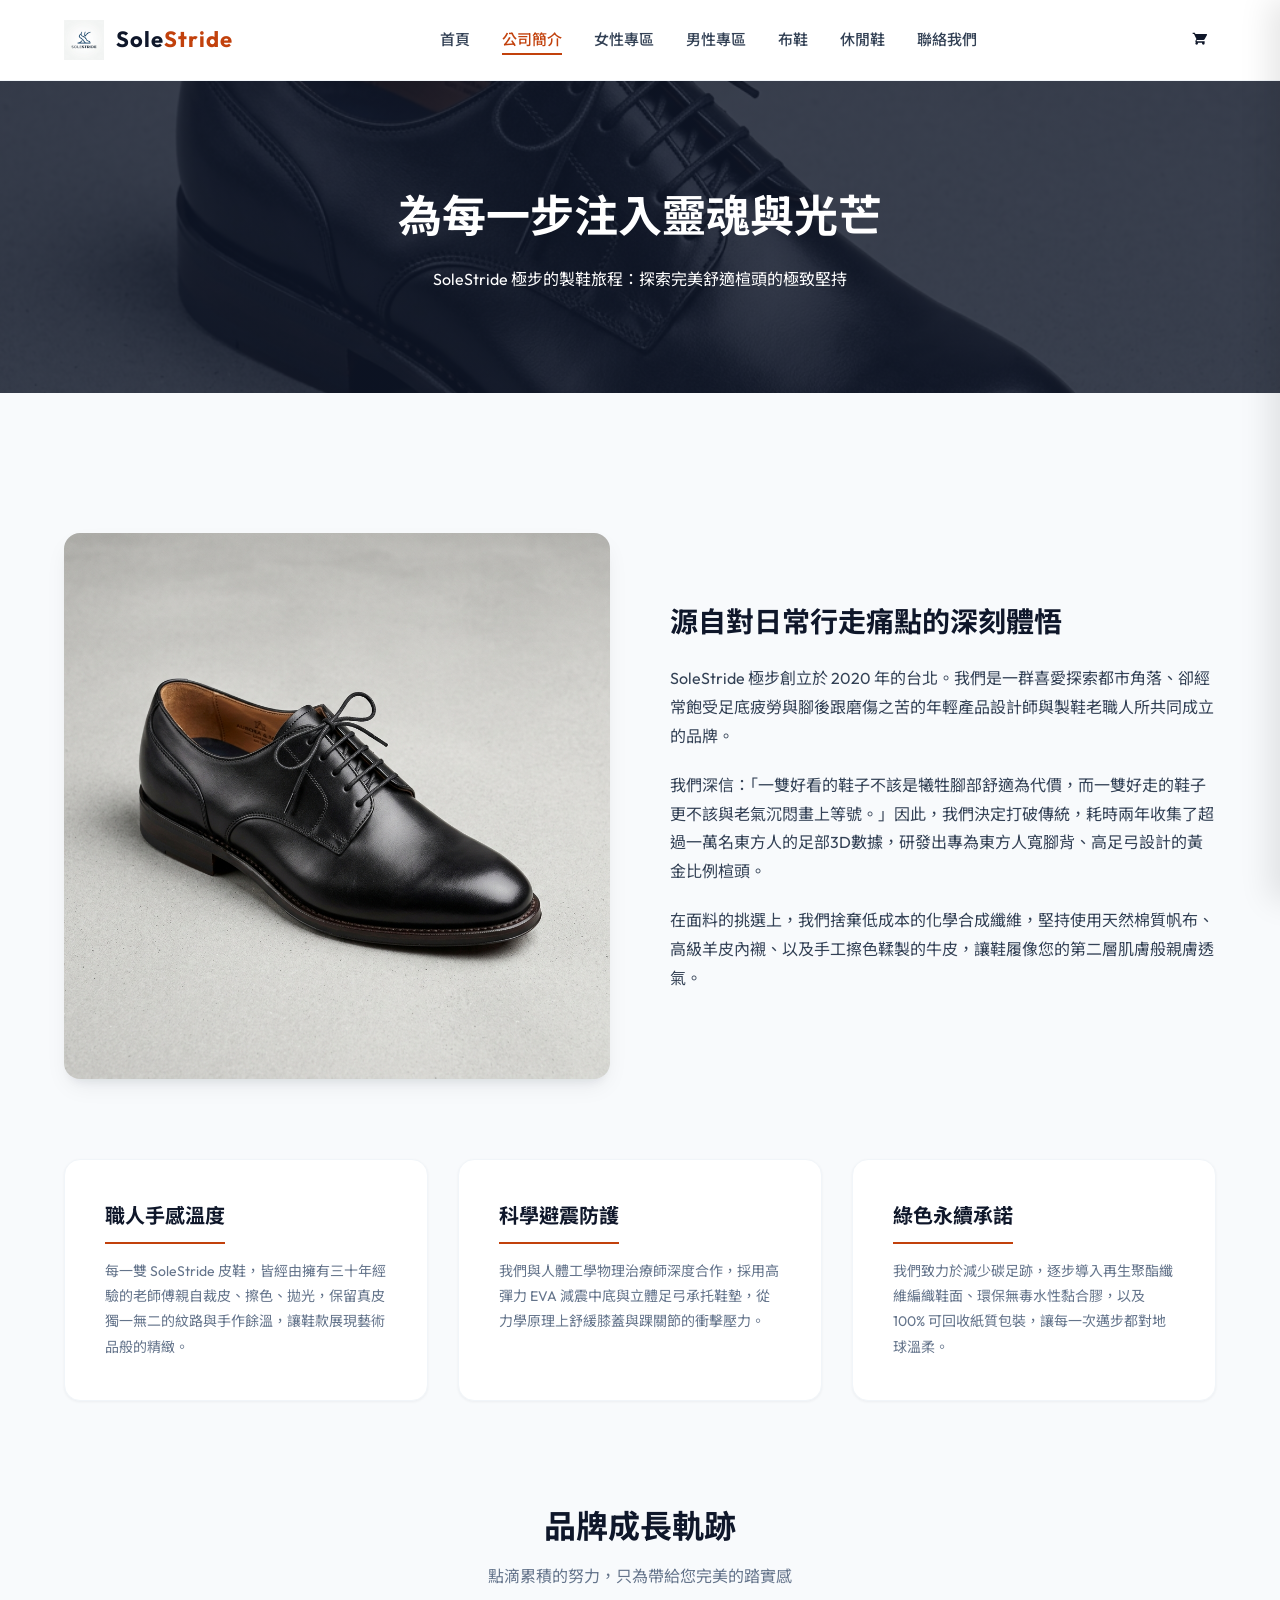
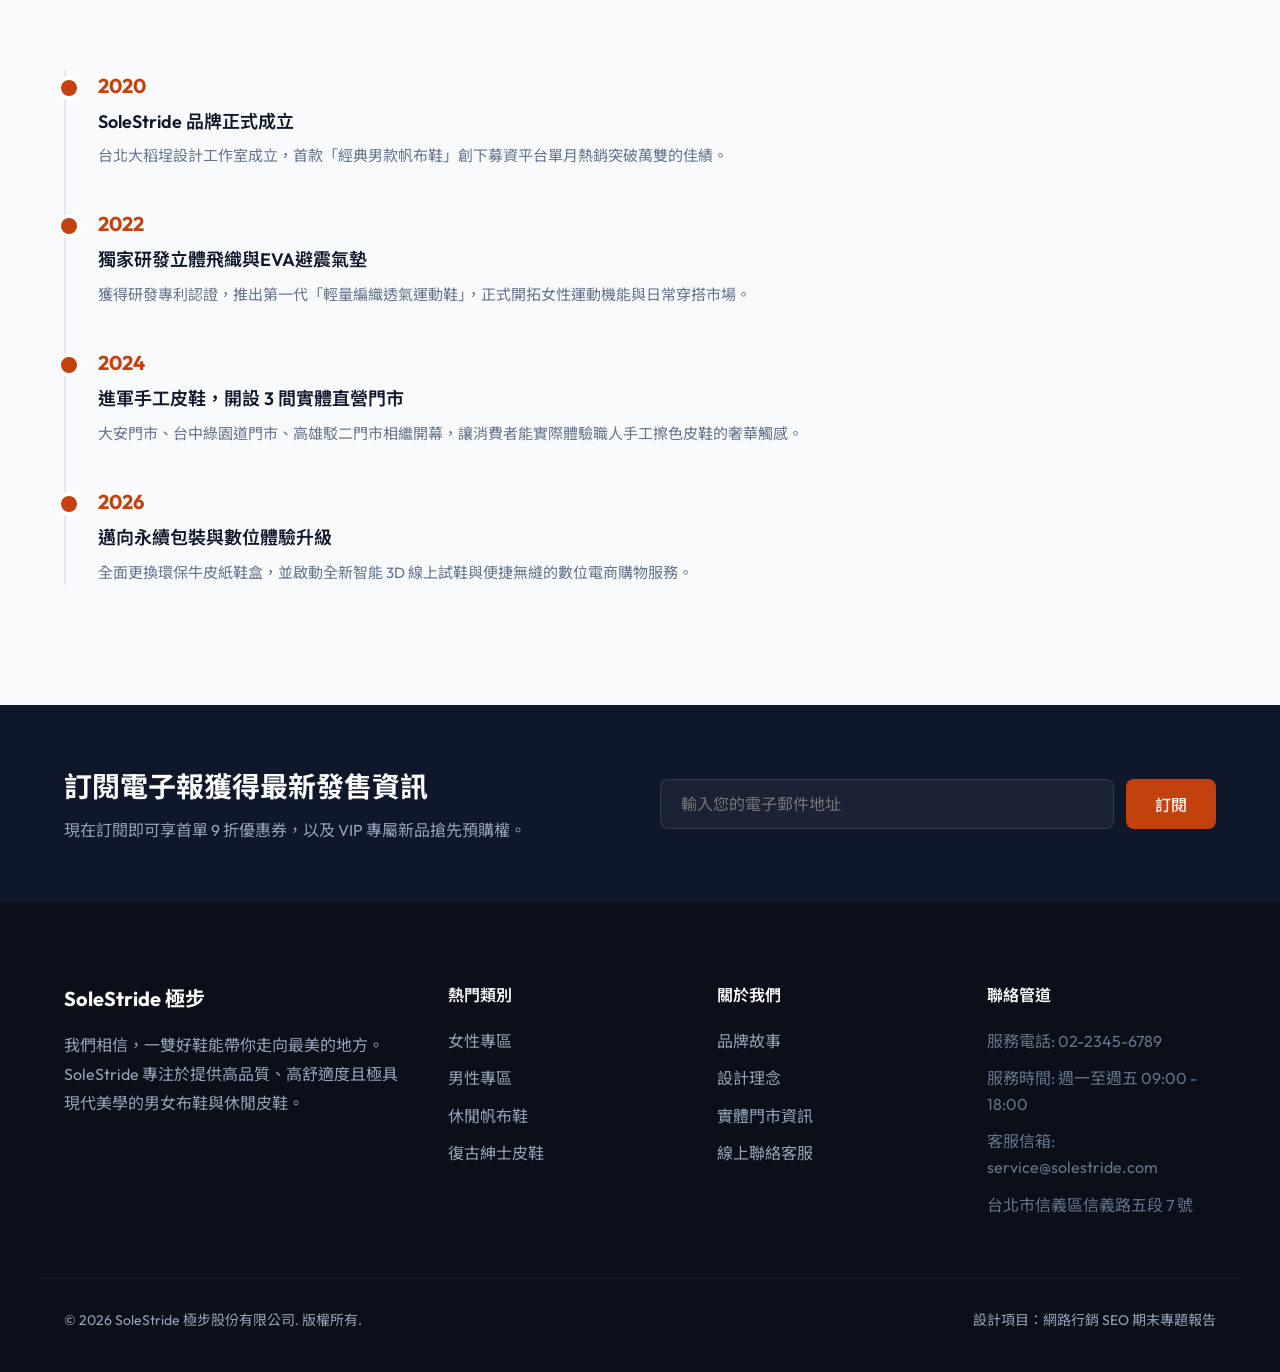
==== about.html @ 8a345bee "Add files via upload" ====
<!DOCTYPE html>
<html lang="zh-Hant">
<head>
  <meta charset="UTF-8">
  <meta name="viewport" content="width=device-width, initial-scale=1.0">
  <title>品牌故事 | SoleStride 極步 - 專注舒適與極簡美學</title>
  <meta name="description" content="了解 SoleStride 極步的品牌創辦故事、職人手工製鞋工藝、科學避震設計理念，以及我們如何將舒適感帶入您的日常穿搭。">
  <link rel="stylesheet" href="css/style.css">
</head>
<body>

  <!-- Navigation Header -->
  <header class="site-header">
    <div class="container header-container">
      <a href="index.html" class="logo-link">
        <img src="images/logo.png" alt="SoleStride Logo" class="logo-img">
        <span class="logo-text">Sole<span>Stride</span></span>
      </a>
      
      <nav>
        <ul class="nav-links">
          <li><a href="index.html">首頁</a></li>
          <li><a href="about.html" class="active">公司簡介</a></li>
          <li><a href="women.html">女性專區</a></li>
          <li><a href="men.html">男性專區</a></li>
          <li><a href="canvas.html">布鞋</a></li>
          <li><a href="casual.html">休閒鞋</a></li>
          <li><a href="contact.html">聯絡我們</a></li>
        </ul>
      </nav>

      <div class="header-actions">
        <button id="cart-toggle" class="cart-icon-btn" aria-label="購物車">
          <svg class="cart-svg" viewBox="0 0 24 24">
            <path fill="currentColor" d="M17 18c-1.11 0-2 .89-2 2a2 2 0 0 0 2 2a2 2 0 0 0 2-2a2 2 0 0 0-2-2M7 18c-1.11 0-2 .89-2 2a2 2 0 0 0 2 2a2 2 0 0 0 2-2a2 2 0 0 0-2-2m0-3h10.13c.75 0 1.41-.41 1.75-1.03l3.58-6.47A1.002 1.002 0 0 0 21.58 6H5.21l-.94-2H1v2h2l3.6 7.59l-1.35 2.45c-.16.28-.25.61-.25.96a2 2 0 0 0 2 2h12v-2H7.42c-.13 0-.25-.11-.25-.25z"/>
          </svg>
          <span class="cart-count">0</span>
        </button>
      </div>
    </div>
  </header>

  <!-- Banner -->
  <section class="about-banner">
    <div class="container">
      <h1>為每一步注入靈魂與光芒</h1>
      <p>SoleStride 極步的製鞋旅程：探索完美舒適楦頭的極致堅持</p>
    </div>
  </section>

  <!-- Content section -->
  <section class="section">
    <div class="container">
      <div class="about-grid">
        <img src="images/men_leather_derby.png" alt="SoleStride Shoe Crafting" class="about-image">
        <div class="about-content">
          <h2>源自對日常行走痛點的深刻體悟</h2>
          <p>SoleStride 極步創立於 2020 年的台北。我們是一群喜愛探索都市角落、卻經常飽受足底疲勞與腳後跟磨傷之苦的年輕產品設計師與製鞋老職人所共同成立的品牌。</p>
          <p>我們深信：「一雙好看的鞋子不該是犧牲腳部舒適為代價，而一雙好走的鞋子更不該與老氣沉悶畫上等號。」因此，我們決定打破傳統，耗時兩年收集了超過一萬名東方人的足部3D數據，研發出專為東方人寬腳背、高足弓設計的黃金比例楦頭。</p>
          <p>在面料的挑選上，我們捨棄低成本的化學合成纖維，堅持使用天然棉質帆布、高級羊皮內襯、以及手工擦色鞣製的牛皮，讓鞋履像您的第二層肌膚般親膚透氣。</p>
        </div>
      </div>

      <!-- Core Pillars -->
      <div style="margin-top: 80px; display: grid; grid-template-columns: repeat(3, 1fr); gap: 30px;">
        <div style="background-color: #ffffff; padding: 40px; border-radius: var(--border-radius-lg); border: 1px solid var(--border-light); box-shadow: var(--shadow-sm);">
          <h3 style="font-size: 20px; color: var(--text-dark); margin-bottom: 15px; border-bottom: 2px solid var(--accent-color); padding-bottom: 10px; display: inline-block;">職人手感溫度</h3>
          <p style="font-size: 14px; color: var(--text-muted); line-height: 1.8;">每一雙 SoleStride 皮鞋，皆經由擁有三十年經驗的老師傅親自裁皮、擦色、拋光，保留真皮獨一無二的紋路與手作餘溫，讓鞋款展現藝術品般的精緻。</p>
        </div>
        <div style="background-color: #ffffff; padding: 40px; border-radius: var(--border-radius-lg); border: 1px solid var(--border-light); box-shadow: var(--shadow-sm);">
          <h3 style="font-size: 20px; color: var(--text-dark); margin-bottom: 15px; border-bottom: 2px solid var(--accent-color); padding-bottom: 10px; display: inline-block;">科學避震防護</h3>
          <p style="font-size: 14px; color: var(--text-muted); line-height: 1.8;">我們與人體工學物理治療師深度合作，採用高彈力 EVA 減震中底與立體足弓承托鞋墊，從力學原理上舒緩膝蓋與踝關節的衝擊壓力。</p>
        </div>
        <div style="background-color: #ffffff; padding: 40px; border-radius: var(--border-radius-lg); border: 1px solid var(--border-light); box-shadow: var(--shadow-sm);">
          <h3 style="font-size: 20px; color: var(--text-dark); margin-bottom: 15px; border-bottom: 2px solid var(--accent-color); padding-bottom: 10px; display: inline-block;">綠色永續承諾</h3>
          <p style="font-size: 14px; color: var(--text-muted); line-height: 1.8;">我們致力於減少碳足跡，逐步導入再生聚酯纖維編織鞋面、環保無毒水性黏合膠，以及 100% 可回收紙質包裝，讓每一次邁步都對地球溫柔。</p>
        </div>
      </div>

      <!-- Timeline -->
      <div class="text-center" style="margin-top: 100px;">
        <h2 class="section-title">品牌成長軌跡</h2>
        <p class="section-subtitle">點滴累積的努力，只為帶給您完美的踏實感</p>
      </div>

      <div class="timeline">
        <div class="timeline-item">
          <div class="timeline-year">2020</div>
          <div class="timeline-title">SoleStride 品牌正式成立</div>
          <div class="timeline-desc">台北大稻埕設計工作室成立，首款「經典男款帆布鞋」創下募資平台單月熱銷突破萬雙的佳績。</div>
        </div>
        <div class="timeline-item">
          <div class="timeline-year">2022</div>
          <div class="timeline-title">獨家研發立體飛織與EVA避震氣墊</div>
          <div class="timeline-desc">獲得研發專利認證，推出第一代「輕量編織透氣運動鞋」，正式開拓女性運動機能與日常穿搭市場。</div>
        </div>
        <div class="timeline-item">
          <div class="timeline-year">2024</div>
          <div class="timeline-title">進軍手工皮鞋，開設 3 間實體直營門市</div>
          <div class="timeline-desc">大安門市、台中綠園道門市、高雄駁二門市相繼開幕，讓消費者能實際體驗職人手工擦色皮鞋的奢華觸感。</div>
        </div>
        <div class="timeline-item">
          <div class="timeline-year">2026</div>
          <div class="timeline-title">邁向永續包裝與數位體驗升級</div>
          <div class="timeline-desc">全面更換環保牛皮紙鞋盒，並啟動全新智能 3D 線上試鞋與便捷無縫的數位電商購物服務。</div>
        </div>
      </div>
    </div>
  </section>

  <!-- Newsletter Signup Section -->
  <section class="newsletter-section">
    <div class="container newsletter-grid">
      <div>
        <h2 class="newsletter-title">訂閱電子報獲得最新發售資訊</h2>
        <p class="newsletter-desc">現在訂閱即可享首單 9 折優惠券，以及 VIP 專屬新品搶先預購權。</p>
      </div>
      <form class="newsletter-form" onsubmit="event.preventDefault(); alert('感謝訂閱！折扣碼已發送至您的信箱。'); this.reset();">
        <input type="email" placeholder="輸入您的電子郵件地址" required>
        <button type="submit" class="btn btn-accent">訂閱</button>
      </form>
    </div>
  </section>

  <!-- Footer -->
  <footer class="site-footer">
    <div class="container footer-grid">
      <div class="footer-brand">
        <h3>SoleStride 極步</h3>
        <p>我們相信，一雙好鞋能帶你走向最美的地方。SoleStride 專注於提供高品質、高舒適度且極具現代美學的男女布鞋與休閒皮鞋。</p>
      </div>
      <div class="footer-links-col">
        <h4>熱門類別</h4>
        <ul>
          <li><a href="women.html">女性專區</a></li>
          <li><a href="men.html">男性專區</a></li>
          <li><a href="canvas.html">休閒帆布鞋</a></li>
          <li><a href="casual.html">復古紳士皮鞋</a></li>
        </ul>
      </div>
      <div class="footer-links-col">
        <h4>關於我們</h4>
        <ul>
          <li><a href="about.html">品牌故事</a></li>
          <li><a href="about.html">設計理念</a></li>
          <li><a href="contact.html">實體門市資訊</a></li>
          <li><a href="contact.html">線上聯絡客服</a></li>
        </ul>
      </div>
      <div class="footer-links-col">
        <h4>聯絡管道</h4>
        <ul style="color: #64748b;">
          <li>服務電話: 02-2345-6789</li>
          <li>服務時間: 週一至週五 09:00 - 18:00</li>
          <li>客服信箱: service@solestride.com</li>
          <li>台北市信義區信義路五段 7 號</li>
        </ul>
      </div>
    </div>
    <div class="container footer-bottom">
      <p>&copy; 2026 SoleStride 極步股份有限公司. 版權所有.</p>
      <p>設計項目：網路行銷 SEO 期末專題報告</p>
    </div>
  </footer>

  <!-- Off-Canvas Shopping Cart Drawer -->
  <div id="cart-overlay" class="cart-overlay"></div>
  <div id="cart-drawer" class="cart-drawer">
    <div class="cart-drawer-header">
      <h2>您的購物車 (<span class="cart-count">0</span>)</h2>
      <button id="cart-close" class="cart-close-btn" aria-label="關閉">&times;</button>
    </div>
    <div id="cart-items-container" class="cart-items-container">
      <!-- Cart items dynamic render -->
    </div>
    <div class="cart-drawer-footer">
      <div class="cart-subtotal-row">
        <span>小計金額</span>
        <span id="cart-total-amount" class="total-amount">NT$ 0</span>
      </div>
      <button id="cart-checkout-btn" class="btn btn-primary">前往結帳</button>
    </div>
  </div>

  <!-- Javascript Modules -->
  <script src="js/products.js"></script>
  <script src="js/main.js"></script>
</body>
</html>
---- css/style.css ----
@import url('https://fonts.googleapis.com/css2?family=Outfit:wght@300;400;500;600;700&family=Noto+Sans+TC:wght@300;400;500;700&display=swap');

/* ==========================================================================
   CSS Design Tokens (Variables)
   ========================================================================== */
:root {
  --primary-color: #0f172a;        /* Deep Slate / Charcoal */
  --primary-light: #1e293b;
  --accent-color: #c2410c;         /* Rich Warm Gold / Amber Orange */
  --accent-light: #ea580c;
  --accent-bg: #fff7ed;
  
  --bg-color: #ffffff;
  --bg-soft: #f8fafc;
  --bg-card: #ffffff;
  
  --text-dark: #0f172a;
  --text-main: #334155;
  --text-muted: #64748b;
  --text-light: #94a3b8;
  
  --border-color: #e2e8f0;
  --border-light: #f1f5f9;
  
  --shadow-sm: 0 1px 3px rgba(15, 23, 42, 0.05);
  --shadow-md: 0 4px 6px -1px rgba(15, 23, 42, 0.05), 0 2px 4px -2px rgba(15, 23, 42, 0.05);
  --shadow-lg: 0 10px 25px -5px rgba(15, 23, 42, 0.08), 0 8px 10px -6px rgba(15, 23, 42, 0.08);
  --shadow-xl: 0 20px 25px -5px rgba(0, 0, 0, 0.1), 0 10px 10px -5px rgba(0, 0, 0, 0.04);
  
  --font-family: 'Outfit', 'Noto Sans TC', -apple-system, BlinkMacSystemFont, "Segoe UI", Roboto, sans-serif;
  --transition-fast: 0.2s cubic-bezier(0.16, 1, 0.3, 1);
  --transition-normal: 0.3s cubic-bezier(0.16, 1, 0.3, 1);
  --transition-slow: 0.5s cubic-bezier(0.16, 1, 0.3, 1);
  --border-radius: 8px;
  --border-radius-lg: 16px;
}

/* ==========================================================================
   CSS Reset & Global Settings
   ========================================================================== */
* {
  margin: 0;
  padding: 0;
  box-sizing: border-box;
}

html {
  scroll-behavior: smooth;
  -webkit-font-smoothing: antialiased;
}

body {
  font-family: var(--font-family);
  background-color: var(--bg-soft);
  color: var(--text-main);
  line-height: 1.6;
  overflow-x: hidden;
}

a {
  color: inherit;
  text-decoration: none;
  transition: color var(--transition-fast);
}

img {
  max-width: 100%;
  height: auto;
  display: block;
}

button, input, select, textarea {
  font-family: inherit;
  font-size: inherit;
  color: inherit;
}

/* Hide default cursor on desktop to allow custom cursor */
@media (min-width: 769px) {
  html, body, a, button, select, input, textarea, .product-card, .btn, .cart-icon {
    cursor: none !important;
  }
}

/* ==========================================================================
   Custom Cursor Styling
   ========================================================================== */
.custom-cursor-dot {
  width: 8px;
  height: 8px;
  background-color: var(--accent-color);
  border-radius: 50%;
  position: fixed;
  top: 0;
  left: 0;
  pointer-events: none;
  z-index: 10000;
  transform: translate3d(-50%, -50%, 0);
  transition: transform 0.1s ease, background-color var(--transition-fast), opacity var(--transition-fast);
  opacity: 0;
}

.custom-cursor-outline {
  width: 32px;
  height: 32px;
  border: 1.5px solid var(--accent-color);
  border-radius: 50%;
  position: fixed;
  top: 0;
  left: 0;
  pointer-events: none;
  z-index: 9999;
  transform: translate3d(-50%, -50%, 0);
  transition: width 0.3s, height 0.3s, background-color 0.3s, border-color 0.3s, opacity var(--transition-fast);
  opacity: 0;
}

/* Hover State of custom cursor */
.custom-cursor-dot.cursor-hover {
  transform: scale(0.5) translate3d(-50%, -50%, 0);
  background-color: #ffffff;
  mix-blend-mode: difference;
}

.custom-cursor-outline.cursor-hover {
  width: 50px;
  height: 50px;
  border-color: var(--accent-color);
  background-color: rgba(194, 65, 12, 0.1);
}

/* ==========================================================================
   Utility Classes & Buttons
   ========================================================================== */
.container {
  max-width: 1200px;
  margin: 0 auto;
  padding: 0 24px;
}

.section {
  padding: 80px 0;
}

.text-center { text-align: center; }

.btn {
  display: inline-flex;
  align-items: center;
  justify-content: center;
  gap: 8px;
  padding: 12px 28px;
  border-radius: var(--border-radius);
  font-weight: 500;
  transition: all var(--transition-normal);
  border: 1px solid transparent;
  white-space: nowrap;
}

.btn-primary {
  background-color: var(--primary-color);
  color: #ffffff;
}

.btn-primary:hover {
  background-color: var(--accent-color);
  transform: translateY(-2px);
  box-shadow: 0 4px 12px rgba(194, 65, 12, 0.25);
}

.btn-outline {
  background-color: transparent;
  border-color: var(--primary-color);
  color: var(--primary-color);
}

.btn-outline:hover {
  background-color: var(--primary-color);
  color: #ffffff;
  transform: translateY(-2px);
}

.btn-accent {
  background-color: var(--accent-color);
  color: #ffffff;
}

.btn-accent:hover {
  background-color: var(--accent-light);
  transform: translateY(-2px);
  box-shadow: 0 4px 12px rgba(194, 65, 12, 0.25);
}

.section-title {
  font-size: 32px;
  font-weight: 700;
  color: var(--text-dark);
  margin-bottom: 12px;
  position: relative;
}

.section-subtitle {
  font-size: 16px;
  color: var(--text-muted);
  margin-bottom: 48px;
}

/* ==========================================================================
   Header & Navigation
   ========================================================================== */
.site-header {
  position: sticky;
  top: 0;
  background-color: rgba(255, 255, 255, 0.9);
  backdrop-filter: blur(12px);
  border-bottom: 1px solid var(--border-light);
  z-index: 1000;
  transition: background-color var(--transition-normal), box-shadow var(--transition-normal);
}

.site-header.scrolled {
  background-color: #ffffff;
  box-shadow: var(--shadow-md);
}

.header-container {
  display: flex;
  align-items: center;
  justify-content: space-between;
  height: 80px;
}

.logo-link {
  display: flex;
  align-items: center;
  gap: 12px;
}

.logo-img {
  height: 40px;
  width: auto;
}

.logo-text {
  font-size: 22px;
  font-weight: 700;
  letter-spacing: 1px;
  color: var(--primary-color);
  font-family: 'Outfit', sans-serif;
}

.logo-text span {
  color: var(--accent-color);
}

.nav-links {
  display: flex;
  list-style: none;
  gap: 32px;
}

.nav-links a {
  font-size: 15px;
  font-weight: 500;
  color: var(--text-main);
  position: relative;
  padding: 6px 0;
}

.nav-links a::after {
  content: "";
  position: absolute;
  bottom: 0;
  left: 0;
  width: 0;
  height: 2px;
  background-color: var(--accent-color);
  transition: width var(--transition-normal);
}

.nav-links a:hover::after,
.nav-links a.active::after {
  width: 100%;
}

.nav-links a:hover,
.nav-links a.active {
  color: var(--accent-color);
}

.header-actions {
  display: flex;
  align-items: center;
  gap: 20px;
}

.cart-icon-btn {
  background: none;
  border: none;
  position: relative;
  padding: 8px;
  color: var(--primary-color);
  transition: color var(--transition-fast);
}

.cart-icon-btn:hover {
  color: var(--accent-color);
}

.cart-svg {
  width: 24px;
  height: 24px;
}

.cart-count {
  position: absolute;
  top: 0;
  right: 0;
  background-color: var(--accent-color);
  color: #ffffff;
  font-size: 11px;
  font-weight: 700;
  width: 18px;
  height: 18px;
  border-radius: 50%;
  display: flex;
  align-items: center;
  justify-content: center;
  transform: translate(25%, -25%);
}

/* ==========================================================================
   Hero Banner Section (Home Page)
   ========================================================================== */
.hero-section {
  position: relative;
  height: calc(100vh - 80px);
  min-height: 550px;
  background: linear-gradient(135deg, #f1f5f9 0%, #cbd5e1 100%);
  display: flex;
  align-items: center;
  overflow: hidden;
}

.hero-grid {
  display: grid;
  grid-template-columns: 1.2fr 0.8fr;
  align-items: center;
  gap: 48px;
  width: 100%;
}

.hero-content {
  opacity: 0;
  transform: translateY(30px);
  animation: fadeInUp 0.8s forwards cubic-bezier(0.16, 1, 0.3, 1) 0.2s;
}

.hero-tag {
  display: inline-block;
  background-color: rgba(194, 65, 12, 0.1);
  color: var(--accent-color);
  font-size: 14px;
  font-weight: 600;
  padding: 6px 16px;
  border-radius: 50px;
  margin-bottom: 20px;
  text-transform: uppercase;
}

.hero-title {
  font-size: 56px;
  font-weight: 700;
  line-height: 1.15;
  color: var(--primary-color);
  margin-bottom: 20px;
}

.hero-title span {
  color: var(--accent-color);
  position: relative;
}

.hero-description {
  font-size: 18px;
  color: var(--text-main);
  margin-bottom: 36px;
  max-width: 540px;
}

.hero-cta {
  display: flex;
  gap: 16px;
}

.hero-image-wrapper {
  position: relative;
  display: flex;
  justify-content: center;
  align-items: center;
  opacity: 0;
  transform: scale(0.9);
  animation: scaleIn 1s forwards cubic-bezier(0.16, 1, 0.3, 1) 0.4s;
}

.hero-bg-circle {
  position: absolute;
  width: 380px;
  height: 380px;
  background: radial-gradient(circle, rgba(194, 65, 12, 0.15) 0%, rgba(255,255,255,0) 70%);
  border-radius: 50%;
  z-index: 1;
}

.hero-shoe-img {
  width: 100%;
  max-width: 450px;
  z-index: 2;
  filter: drop-shadow(0 20px 30px rgba(15, 23, 42, 0.15));
  animation: floatShoe 6s ease-in-out infinite;
}

@keyframes fadeInUp {
  to {
    opacity: 1;
    transform: translateY(0);
  }
}

@keyframes scaleIn {
  to {
    opacity: 1;
    transform: scale(1);
  }
}

@keyframes floatShoe {
  0%, 100% { transform: translateY(0) rotate(-5deg); }
  50% { transform: translateY(-15px) rotate(-1deg); }
}

/* ==========================================================================
   Category Showcase Grid (Home Page)
   ========================================================================== */
.categories-grid {
  display: grid;
  grid-template-columns: repeat(4, 1fr);
  gap: 24px;
}

.category-card {
  position: relative;
  height: 320px;
  border-radius: var(--border-radius-lg);
  overflow: hidden;
  box-shadow: var(--shadow-md);
  transition: transform var(--transition-normal), box-shadow var(--transition-normal);
}

.category-card:hover {
  transform: translateY(-8px);
  box-shadow: var(--shadow-lg);
}

.category-bg-img {
  width: 100%;
  height: 100%;
  object-fit: cover;
  transition: transform var(--transition-slow);
}

.category-card:hover .category-bg-img {
  transform: scale(1.1);
}

.category-overlay {
  position: absolute;
  top: 0;
  left: 0;
  width: 100%;
  height: 100%;
  background: linear-gradient(to top, rgba(15, 23, 42, 0.9) 0%, rgba(15, 23, 42, 0.2) 70%);
  display: flex;
  flex-direction: column;
  justify-content: flex-end;
  padding: 24px;
  color: #ffffff;
}

.category-card-title {
  font-size: 22px;
  font-weight: 700;
  margin-bottom: 6px;
}

.category-card-desc {
  font-size: 14px;
  color: var(--text-light);
  margin-bottom: 16px;
}

.category-card-btn {
  font-size: 14px;
  font-weight: 600;
  color: var(--accent-color);
  display: flex;
  align-items: center;
  gap: 4px;
}

/* ==========================================================================
   Product Grid & Filter Headers
   ========================================================================== */
.filter-bar {
  display: flex;
  align-items: center;
  justify-content: space-between;
  margin-bottom: 40px;
  border-bottom: 1px solid var(--border-color);
  padding-bottom: 20px;
}

.filter-results {
  font-size: 15px;
  color: var(--text-muted);
}

.sort-select {
  padding: 8px 16px;
  border: 1px solid var(--border-color);
  border-radius: var(--border-radius);
  background-color: #ffffff;
  outline: none;
  font-size: 14px;
  transition: border-color var(--transition-fast);
}

.sort-select:focus {
  border-color: var(--accent-color);
}

.products-grid-container {
  display: grid;
  grid-template-columns: repeat(4, 1fr);
  gap: 30px;
}

.product-card {
  background-color: var(--bg-card);
  border-radius: var(--border-radius-lg);
  overflow: hidden;
  box-shadow: var(--shadow-sm);
  border: 1px solid var(--border-light);
  position: relative;
  transition: transform var(--transition-normal), box-shadow var(--transition-normal);
  display: flex;
  flex-direction: column;
  height: 100%;
}

.product-card:hover {
  transform: translateY(-6px);
  box-shadow: var(--shadow-lg);
}

.product-badge {
  position: absolute;
  top: 16px;
  left: 16px;
  background-color: var(--accent-color);
  color: #ffffff;
  font-size: 12px;
  font-weight: 700;
  padding: 4px 10px;
  border-radius: 4px;
  z-index: 10;
}

.product-image-container {
  aspect-ratio: 1;
  background-color: var(--bg-soft);
  display: flex;
  align-items: center;
  justify-content: center;
  overflow: hidden;
  position: relative;
}

.product-image {
  width: 90%;
  height: 90%;
  object-fit: contain;
  transition: transform var(--transition-normal);
}

.product-card:hover .product-image {
  transform: scale(1.08) rotate(-2deg);
}

.product-info {
  padding: 20px;
  display: flex;
  flex-direction: column;
  flex-grow: 1;
}

.product-category-tag {
  font-size: 12px;
  font-weight: 600;
  color: var(--text-muted);
  text-transform: uppercase;
  margin-bottom: 8px;
}

.product-title {
  font-size: 18px;
  font-weight: 600;
  color: var(--text-dark);
  margin-bottom: 8px;
  line-height: 1.4;
}

.product-title a:hover {
  color: var(--accent-color);
}

.product-rating {
  display: flex;
  align-items: center;
  gap: 6px;
  margin-bottom: 12px;
}

.product-rating .stars {
  color: #fbbf24; /* Golden star */
  letter-spacing: -2px;
}

.product-rating .rating-num {
  font-size: 13px;
  color: var(--text-light);
}

.product-price-row {
  display: flex;
  align-items: baseline;
  gap: 8px;
  margin-bottom: 18px;
  margin-top: auto;
}

.product-price-row .price {
  font-size: 20px;
  font-weight: 700;
  color: var(--accent-color);
  font-family: 'Outfit', sans-serif;
}

.product-price-row .original-price {
  font-size: 14px;
  color: var(--text-light);
  text-decoration: line-line;
  text-decoration: line-through;
  font-family: 'Outfit', sans-serif;
}

.product-info .btn {
  width: 100%;
  padding: 10px;
  font-size: 14px;
}

.cart-svg {
  width: 16px;
  height: 16px;
}

.no-products {
  grid-column: 1 / -1;
  text-align: center;
  padding: 60px 0;
  font-size: 16px;
  color: var(--text-muted);
}

/* ==========================================================================
   Product Detail Page (product.html)
   ========================================================================== */
.breadcrumbs {
  padding: 24px 0;
  font-size: 14px;
  color: var(--text-muted);
}

.breadcrumbs a:hover {
  color: var(--accent-color);
}

.breadcrumbs span {
  margin: 0 8px;
}

.product-detail-grid {
  display: grid;
  grid-template-columns: 1.1fr 0.9fr;
  gap: 60px;
  background-color: #ffffff;
  border-radius: var(--border-radius-lg);
  padding: 40px;
  box-shadow: var(--shadow-sm);
  border: 1px solid var(--border-light);
}

.detail-gallery {
  background-color: var(--bg-soft);
  border-radius: var(--border-radius-lg);
  aspect-ratio: 1;
  display: flex;
  align-items: center;
  justify-content: center;
  overflow: hidden;
  padding: 30px;
}

.detail-main-img {
  max-height: 100%;
  max-width: 100%;
  object-fit: contain;
  filter: drop-shadow(0 15px 25px rgba(0,0,0,0.08));
  transition: transform var(--transition-normal);
}

.detail-gallery:hover .detail-main-img {
  transform: scale(1.05);
}

.detail-info {
  display: flex;
  flex-direction: column;
}

.detail-badge-row {
  display: flex;
  gap: 8px;
  margin-bottom: 12px;
}

.detail-tag {
  background-color: var(--border-color);
  color: var(--text-main);
  font-size: 12px;
  font-weight: 600;
  padding: 4px 10px;
  border-radius: 4px;
}

.detail-tag.sale-tag {
  background-color: var(--accent-bg);
  color: var(--accent-color);
}

.detail-title {
  font-size: 36px;
  font-weight: 700;
  color: var(--text-dark);
  margin-bottom: 6px;
}

.detail-english-title {
  font-size: 16px;
  color: var(--text-muted);
  font-family: 'Outfit', sans-serif;
  margin-bottom: 18px;
}

.detail-rating-row {
  display: flex;
  align-items: center;
  gap: 12px;
  margin-bottom: 24px;
  border-bottom: 1px solid var(--border-light);
  padding-bottom: 20px;
}

.detail-price-box {
  margin-bottom: 30px;
}

.detail-price-box .price {
  font-size: 32px;
  font-weight: 700;
  color: var(--accent-color);
  font-family: 'Outfit', sans-serif;
  margin-right: 12px;
}

.detail-price-box .original-price {
  font-size: 18px;
  color: var(--text-light);
  text-decoration: line-through;
  font-family: 'Outfit', sans-serif;
}

.selector-title {
  font-size: 14px;
  font-weight: 600;
  color: var(--text-dark);
  margin-bottom: 10px;
}

.color-options {
  display: flex;
  gap: 12px;
  margin-bottom: 24px;
}

.color-option {
  width: 32px;
  height: 32px;
  border-radius: 50%;
  border: 2px solid transparent;
  padding: 2px;
  transition: all var(--transition-fast);
}

.color-option.active {
  border-color: var(--accent-color);
}

.color-swatch {
  width: 100%;
  height: 100%;
  border-radius: 50%;
  border: 1px solid var(--border-color);
}

.size-options {
  display: grid;
  grid-template-columns: repeat(6, 1fr);
  gap: 8px;
  margin-bottom: 30px;
}

.size-option {
  height: 44px;
  border: 1px solid var(--border-color);
  border-radius: var(--border-radius);
  display: flex;
  align-items: center;
  justify-content: center;
  font-size: 15px;
  font-weight: 600;
  font-family: 'Outfit', sans-serif;
  transition: all var(--transition-fast);
}

.size-option.active {
  background-color: var(--primary-color);
  color: #ffffff;
  border-color: var(--primary-color);
}

.size-option:hover:not(.active) {
  border-color: var(--accent-color);
  color: var(--accent-color);
}

.qty-checkout-row {
  display: flex;
  gap: 16px;
  margin-bottom: 36px;
}

.detail-qty-select {
  display: flex;
  align-items: center;
  border: 1px solid var(--border-color);
  border-radius: var(--border-radius);
  overflow: hidden;
}

.detail-qty-btn {
  width: 44px;
  height: 44px;
  background: none;
  border: none;
  font-size: 18px;
  font-weight: 600;
}

.detail-qty-val {
  width: 44px;
  text-align: center;
  font-weight: 600;
  font-family: 'Outfit', sans-serif;
}

.qty-checkout-row .btn-primary {
  flex-grow: 1;
}

.detail-bullets {
  border-top: 1px solid var(--border-light);
  padding-top: 24px;
}

.bullet-item {
  display: flex;
  align-items: center;
  gap: 10px;
  font-size: 14px;
  color: var(--text-main);
  margin-bottom: 10px;
}

.bullet-check {
  color: #10b981;
}

.detail-desc-box {
  margin-top: 40px;
  border-top: 1px solid var(--border-light);
  padding-top: 30px;
}

.detail-desc-box h3 {
  font-size: 18px;
  margin-bottom: 12px;
  color: var(--text-dark);
}

.detail-desc-box p {
  font-size: 15px;
  color: var(--text-main);
  line-height: 1.8;
}

/* ==========================================================================
   Company Profile (about.html)
   ========================================================================== */
.about-banner {
  background: linear-gradient(rgba(15, 23, 42, 0.8), rgba(15, 23, 42, 0.8)), url('../images/men_leather_derby.png');
  background-size: cover;
  background-position: center;
  color: #ffffff;
  padding: 100px 0;
  text-align: center;
}

.about-banner h1 {
  font-size: 44px;
  font-weight: 700;
  margin-bottom: 16px;
}

.about-grid {
  display: grid;
  grid-template-columns: 1fr 1fr;
  gap: 60px;
  align-items: center;
  margin-top: 60px;
}

.about-image {
  border-radius: var(--border-radius-lg);
  box-shadow: var(--shadow-lg);
}

.about-content h2 {
  font-size: 28px;
  color: var(--text-dark);
  margin-bottom: 20px;
}

.about-content p {
  color: var(--text-main);
  margin-bottom: 20px;
  font-size: 16px;
  line-height: 1.8;
}

.timeline {
  margin-top: 80px;
  position: relative;
  padding-left: 32px;
  border-left: 2px solid var(--border-color);
}

.timeline-item {
  position: relative;
  margin-bottom: 40px;
}

.timeline-item::after {
  content: "";
  position: absolute;
  left: -41px;
  top: 6px;
  width: 16px;
  height: 16px;
  border-radius: 50%;
  background-color: var(--accent-color);
  border: 4px solid #ffffff;
}

.timeline-year {
  font-size: 20px;
  font-weight: 700;
  color: var(--accent-color);
  font-family: 'Outfit', sans-serif;
  margin-bottom: 6px;
}

.timeline-title {
  font-size: 18px;
  font-weight: 600;
  color: var(--text-dark);
  margin-bottom: 8px;
}

.timeline-desc {
  font-size: 15px;
  color: var(--text-muted);
}

/* ==========================================================================
   Contact Page (contact.html)
   ========================================================================== */
.contact-grid {
  display: grid;
  grid-template-columns: 0.9fr 1.1fr;
  gap: 60px;
  margin-top: 40px;
}

.contact-info-cards {
  display: flex;
  flex-direction: column;
  gap: 24px;
}

.contact-info-card {
  background-color: #ffffff;
  padding: 30px;
  border-radius: var(--border-radius-lg);
  border: 1px solid var(--border-light);
  box-shadow: var(--shadow-sm);
  display: flex;
  align-items: flex-start;
  gap: 20px;
}

.contact-info-icon {
  background-color: var(--accent-bg);
  color: var(--accent-color);
  width: 48px;
  height: 48px;
  border-radius: 50%;
  display: flex;
  align-items: center;
  justify-content: center;
  flex-shrink: 0;
}

.contact-info-icon svg {
  width: 24px;
  height: 24px;
}

.contact-info-content h3 {
  font-size: 18px;
  color: var(--text-dark);
  margin-bottom: 6px;
}

.contact-info-content p {
  font-size: 15px;
  color: var(--text-muted);
}

.contact-form-box {
  background-color: #ffffff;
  padding: 40px;
  border-radius: var(--border-radius-lg);
  border: 1px solid var(--border-light);
  box-shadow: var(--shadow-sm);
}

.form-group {
  margin-bottom: 24px;
}

.form-label {
  display: block;
  font-size: 14px;
  font-weight: 600;
  color: var(--text-dark);
  margin-bottom: 8px;
}

.form-control {
  width: 100%;
  padding: 12px 16px;
  border: 1px solid var(--border-color);
  border-radius: var(--border-radius);
  outline: none;
  font-size: 15px;
  transition: all var(--transition-fast);
}

.form-control:focus {
  border-color: var(--accent-color);
  box-shadow: 0 0 0 3px rgba(194, 65, 12, 0.15);
}

textarea.form-control {
  resize: vertical;
  min-height: 120px;
}

.contact-success-box {
  text-align: center;
  padding: 40px 0;
}

.success-check-svg {
  margin-bottom: 20px;
}

.contact-success-box h3 {
  font-size: 22px;
  color: var(--text-dark);
  margin-bottom: 8px;
}

.contact-success-box p {
  color: var(--text-muted);
}

/* ==========================================================================
   Shopping Cart Off-Canvas Drawer & Overlay
   ========================================================================== */
.cart-overlay {
  position: fixed;
  top: 0;
  left: 0;
  width: 100%;
  height: 100%;
  background-color: rgba(15, 23, 42, 0.5);
  backdrop-filter: blur(4px);
  z-index: 1999;
  opacity: 0;
  pointer-events: none;
  transition: opacity var(--transition-normal);
}

.cart-overlay.active {
  opacity: 1;
  pointer-events: auto;
}

.cart-drawer {
  position: fixed;
  top: 0;
  right: 0;
  width: 100%;
  max-width: 440px;
  height: 100%;
  background-color: #ffffff;
  box-shadow: -10px 0 30px rgba(0, 0, 0, 0.1);
  z-index: 2000;
  transform: translateX(100%);
  transition: transform 0.4s cubic-bezier(0.16, 1, 0.3, 1);
  display: flex;
  flex-direction: column;
}

.cart-drawer.open {
  transform: translateX(0);
}

.cart-drawer-header {
  padding: 24px;
  border-bottom: 1px solid var(--border-color);
  display: flex;
  align-items: center;
  justify-content: space-between;
}

.cart-drawer-header h2 {
  font-size: 20px;
  font-weight: 700;
  color: var(--text-dark);
}

.cart-close-btn {
  background: none;
  border: none;
  font-size: 28px;
  color: var(--text-muted);
  line-height: 1;
}

.cart-close-btn:hover {
  color: var(--accent-color);
}

.cart-items-container {
  flex-grow: 1;
  overflow-y: auto;
  padding: 24px;
  display: flex;
  flex-direction: column;
  gap: 20px;
}

.cart-empty {
  text-align: center;
  padding: 40px 0;
  color: var(--text-muted);
}

.cart-item {
  display: flex;
  gap: 16px;
  position: relative;
  padding-bottom: 20px;
  border-bottom: 1px solid var(--border-light);
}

.cart-item-img {
  width: 80px;
  height: 80px;
  object-fit: contain;
  background-color: var(--bg-soft);
  border-radius: var(--border-radius);
}

.cart-item-details {
  flex-grow: 1;
}

.cart-item-details h4 {
  font-size: 15px;
  font-weight: 600;
  color: var(--text-dark);
  margin-bottom: 4px;
}

.cart-item-meta {
  font-size: 12px;
  color: var(--text-muted);
  margin-bottom: 8px;
}

.cart-item-price-row {
  display: flex;
  align-items: center;
  justify-content: space-between;
}

.cart-item-price {
  font-weight: 700;
  color: var(--accent-color);
  font-size: 15px;
  font-family: 'Outfit', sans-serif;
}

.quantity-controller {
  display: flex;
  align-items: center;
  border: 1px solid var(--border-color);
  border-radius: 4px;
  overflow: hidden;
}

.qty-btn {
  width: 24px;
  height: 24px;
  background-color: var(--bg-soft);
  border: none;
  font-weight: 600;
}

.qty-val {
  width: 28px;
  text-align: center;
  font-size: 13px;
  font-weight: 600;
  font-family: 'Outfit', sans-serif;
}

.cart-item-remove {
  background: none;
  border: none;
  font-size: 20px;
  color: var(--text-light);
  position: absolute;
  top: 0;
  right: 0;
  line-height: 1;
}

.cart-item-remove:hover {
  color: var(--accent-color);
}

.cart-drawer-footer {
  padding: 24px;
  border-top: 1px solid var(--border-color);
  background-color: var(--bg-soft);
}

.cart-subtotal-row {
  display: flex;
  align-items: center;
  justify-content: space-between;
  margin-bottom: 20px;
}

.cart-subtotal-row span:first-child {
  font-weight: 600;
  color: var(--text-dark);
}

.cart-subtotal-row .total-amount {
  font-size: 22px;
  font-weight: 700;
  color: var(--accent-color);
  font-family: 'Outfit', sans-serif;
}

.cart-drawer-footer .btn {
  width: 100%;
}

/* ==========================================================================
   Toast Notifications System
   ========================================================================== */
#toast-container {
  position: fixed;
  bottom: 30px;
  left: 30px;
  z-index: 9999;
  display: flex;
  flex-direction: column;
  gap: 12px;
}

.toast-message {
  background-color: var(--primary-color);
  color: #ffffff;
  padding: 16px 24px;
  border-radius: var(--border-radius);
  box-shadow: var(--shadow-lg);
  display: flex;
  align-items: center;
  gap: 12px;
  transform: translateY(20px);
  opacity: 0;
  transition: transform 0.3s cubic-bezier(0.175, 0.885, 0.32, 1.275), opacity 0.3s ease;
}

.toast-message.show {
  transform: translateY(0);
  opacity: 1;
}

.toast-check {
  color: #10b981;
  font-weight: 700;
}

.toast-text {
  font-size: 14px;
  font-weight: 500;
}

/* ==========================================================================
   Checkout Modal (Success feedback)
   ========================================================================== */
.checkout-modal-overlay {
  position: fixed;
  top: 0;
  left: 0;
  width: 100%;
  height: 100%;
  background-color: rgba(15, 23, 42, 0.6);
  backdrop-filter: blur(8px);
  z-index: 9999;
  display: flex;
  align-items: center;
  justify-content: center;
  opacity: 0;
  pointer-events: none;
  transition: opacity var(--transition-normal);
}

.checkout-modal-overlay.active {
  opacity: 1;
  pointer-events: auto;
}

.checkout-modal-content {
  background-color: #ffffff;
  padding: 40px;
  border-radius: var(--border-radius-lg);
  box-shadow: var(--shadow-xl);
  max-width: 420px;
  width: 90%;
  text-align: center;
  transform: scale(0.9);
  transition: transform 0.3s cubic-bezier(0.175, 0.885, 0.32, 1.275);
}

.checkout-modal-overlay.active .checkout-modal-content {
  transform: scale(1);
}

.checkout-modal-content .success-icon {
  width: 64px;
  height: 64px;
  border-radius: 50%;
  background-color: #d1fae5;
  color: #10b981;
  display: flex;
  align-items: center;
  justify-content: center;
  font-size: 32px;
  margin: 0 auto 20px;
}

.checkout-modal-content h2 {
  font-size: 24px;
  font-weight: 700;
  color: var(--text-dark);
  margin-bottom: 10px;
}

.checkout-modal-content p {
  font-size: 15px;
  color: var(--text-muted);
}

/* ==========================================================================
   Newsletter & Footer
   ========================================================================== */
.newsletter-section {
  background-color: var(--primary-color);
  color: #ffffff;
  padding: 60px 0;
}

.newsletter-grid {
  display: grid;
  grid-template-columns: 1fr 1fr;
  align-items: center;
  gap: 40px;
}

.newsletter-title {
  font-size: 28px;
  font-weight: 700;
  margin-bottom: 8px;
}

.newsletter-desc {
  color: var(--text-light);
}

.newsletter-form {
  display: flex;
  gap: 12px;
}

.newsletter-form input {
  flex-grow: 1;
  padding: 12px 20px;
  border-radius: var(--border-radius);
  border: 1px solid rgba(255, 255, 255, 0.1);
  background-color: rgba(255, 255, 255, 0.05);
  color: #ffffff;
  outline: none;
  transition: border-color var(--transition-fast);
}

.newsletter-form input:focus {
  border-color: var(--accent-color);
}

.site-footer {
  background-color: #0b0f19;
  color: #94a3b8;
  padding: 80px 0 40px;
}

.footer-grid {
  display: grid;
  grid-template-columns: 1.5fr 1fr 1fr 1fr;
  gap: 40px;
  margin-bottom: 60px;
}

.footer-brand h3 {
  color: #ffffff;
  font-size: 20px;
  font-weight: 700;
  margin-bottom: 16px;
}

.footer-brand p {
  margin-bottom: 20px;
  line-height: 1.8;
}

.footer-links-col h4 {
  color: #ffffff;
  font-size: 16px;
  font-weight: 600;
  margin-bottom: 20px;
}

.footer-links-col ul {
  list-style: none;
  display: flex;
  flex-direction: column;
  gap: 12px;
}

.footer-links-col a:hover {
  color: var(--accent-color);
}

.footer-bottom {
  border-top: 1px solid rgba(255, 255, 255, 0.05);
  padding-top: 30px;
  display: flex;
  justify-content: space-between;
  font-size: 14px;
}

/* ==========================================================================
   Responsive Adaptations
   ========================================================================== */
@media (max-width: 1024px) {
  .hero-title { font-size: 44px; }
  .categories-grid { grid-template-columns: repeat(2, 1fr); }
  .products-grid-container { grid-template-columns: repeat(3, 1fr); }
  .product-detail-grid { gap: 40px; }
}

@media (max-width: 768px) {
  body { cursor: auto !important; }
  .site-header { position: relative; }
  .nav-links { display: none; } /* On mobile, we could build a menu, but for static presentation standard navigation is fine. Let's keep it simple or adapt. */
  .hero-grid { grid-template-columns: 1fr; text-align: center; }
  .hero-content { display: flex; flex-direction: column; align-items: center; }
  .hero-cta { justify-content: center; }
  .hero-image-wrapper { display: none; }
  .products-grid-container { grid-template-columns: repeat(2, 1fr); }
  .product-detail-grid { grid-template-columns: 1fr; padding: 20px; }
  .about-grid { grid-template-columns: 1fr; gap: 30px; }
  .contact-grid { grid-template-columns: 1fr; gap: 40px; }
  .newsletter-grid { grid-template-columns: 1fr; }
  .footer-grid { grid-template-columns: repeat(2, 1fr); }
  .footer-bottom { flex-direction: column; gap: 16px; text-align: center; }
}

@media (max-width: 480px) {
  .products-grid-container { grid-template-columns: 1fr; }
  .footer-grid { grid-template-columns: 1fr; }
  .size-options { grid-template-columns: repeat(4, 1fr); }
}
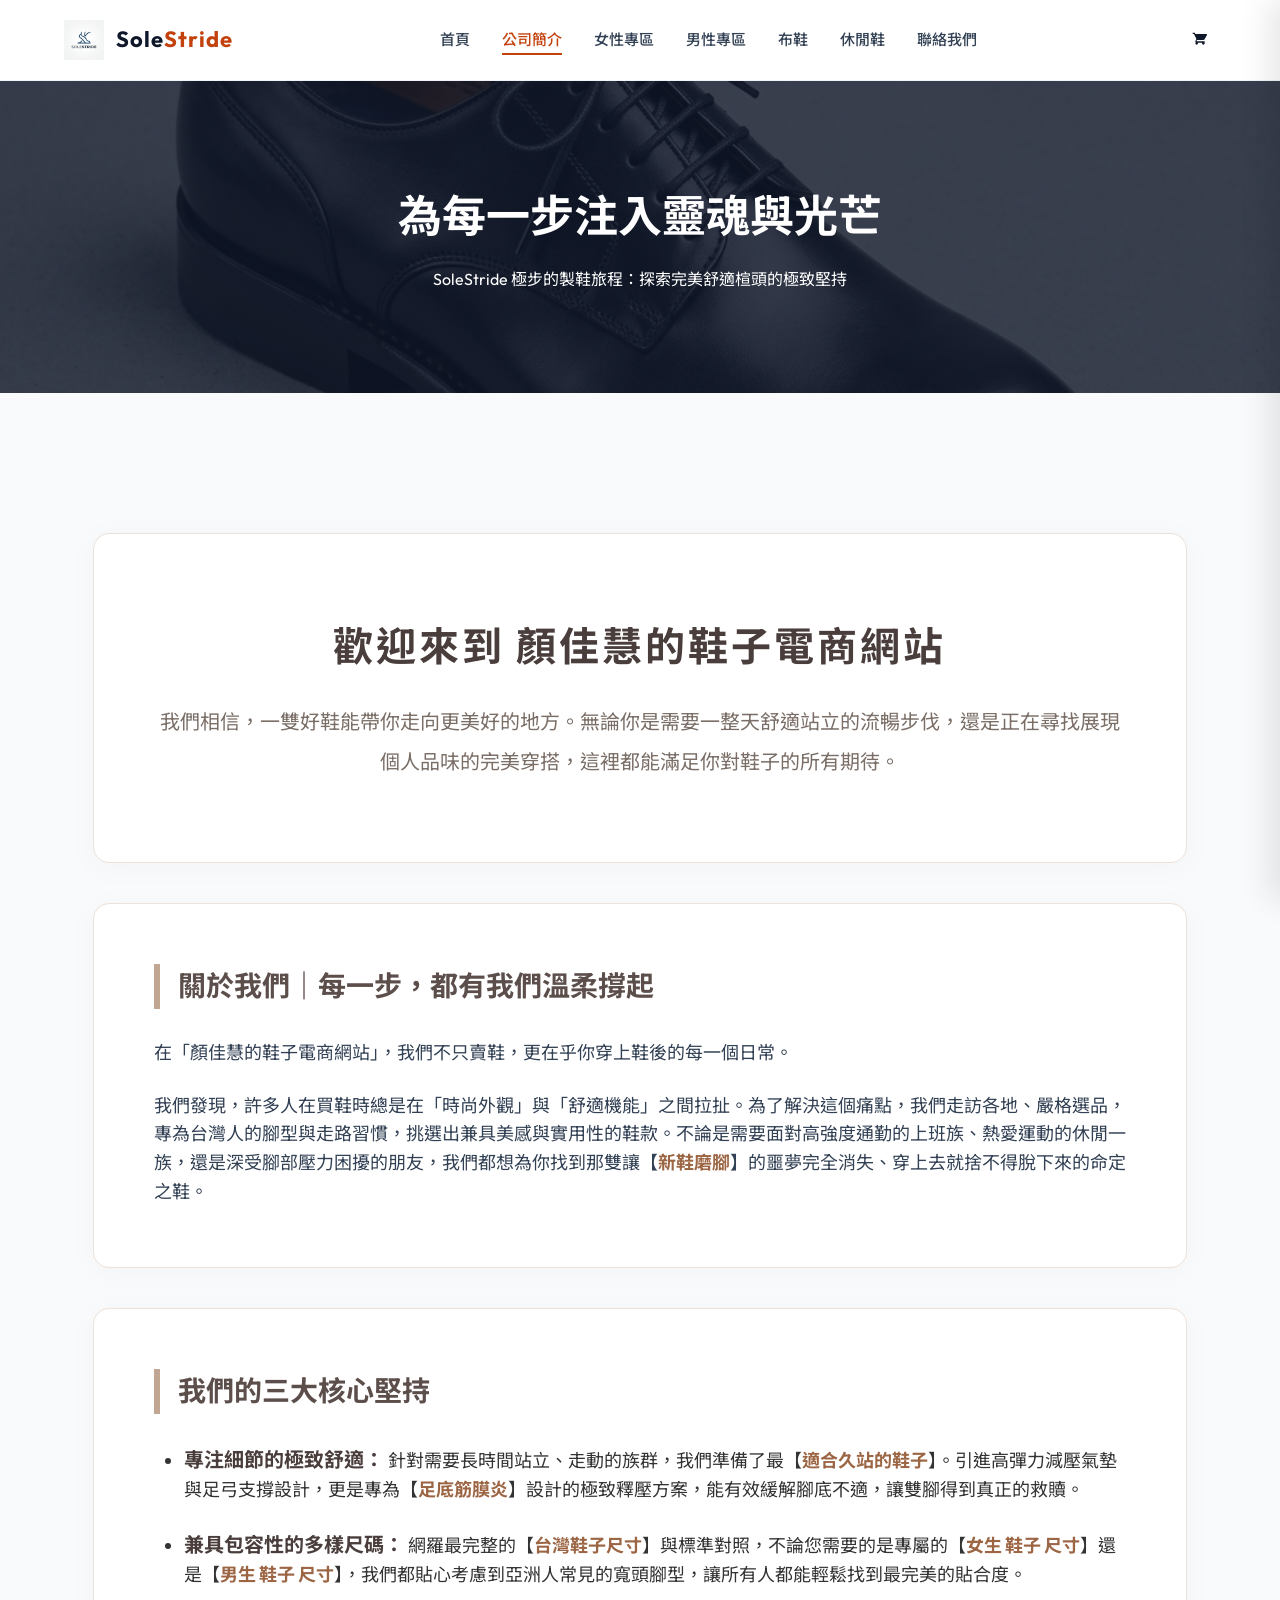
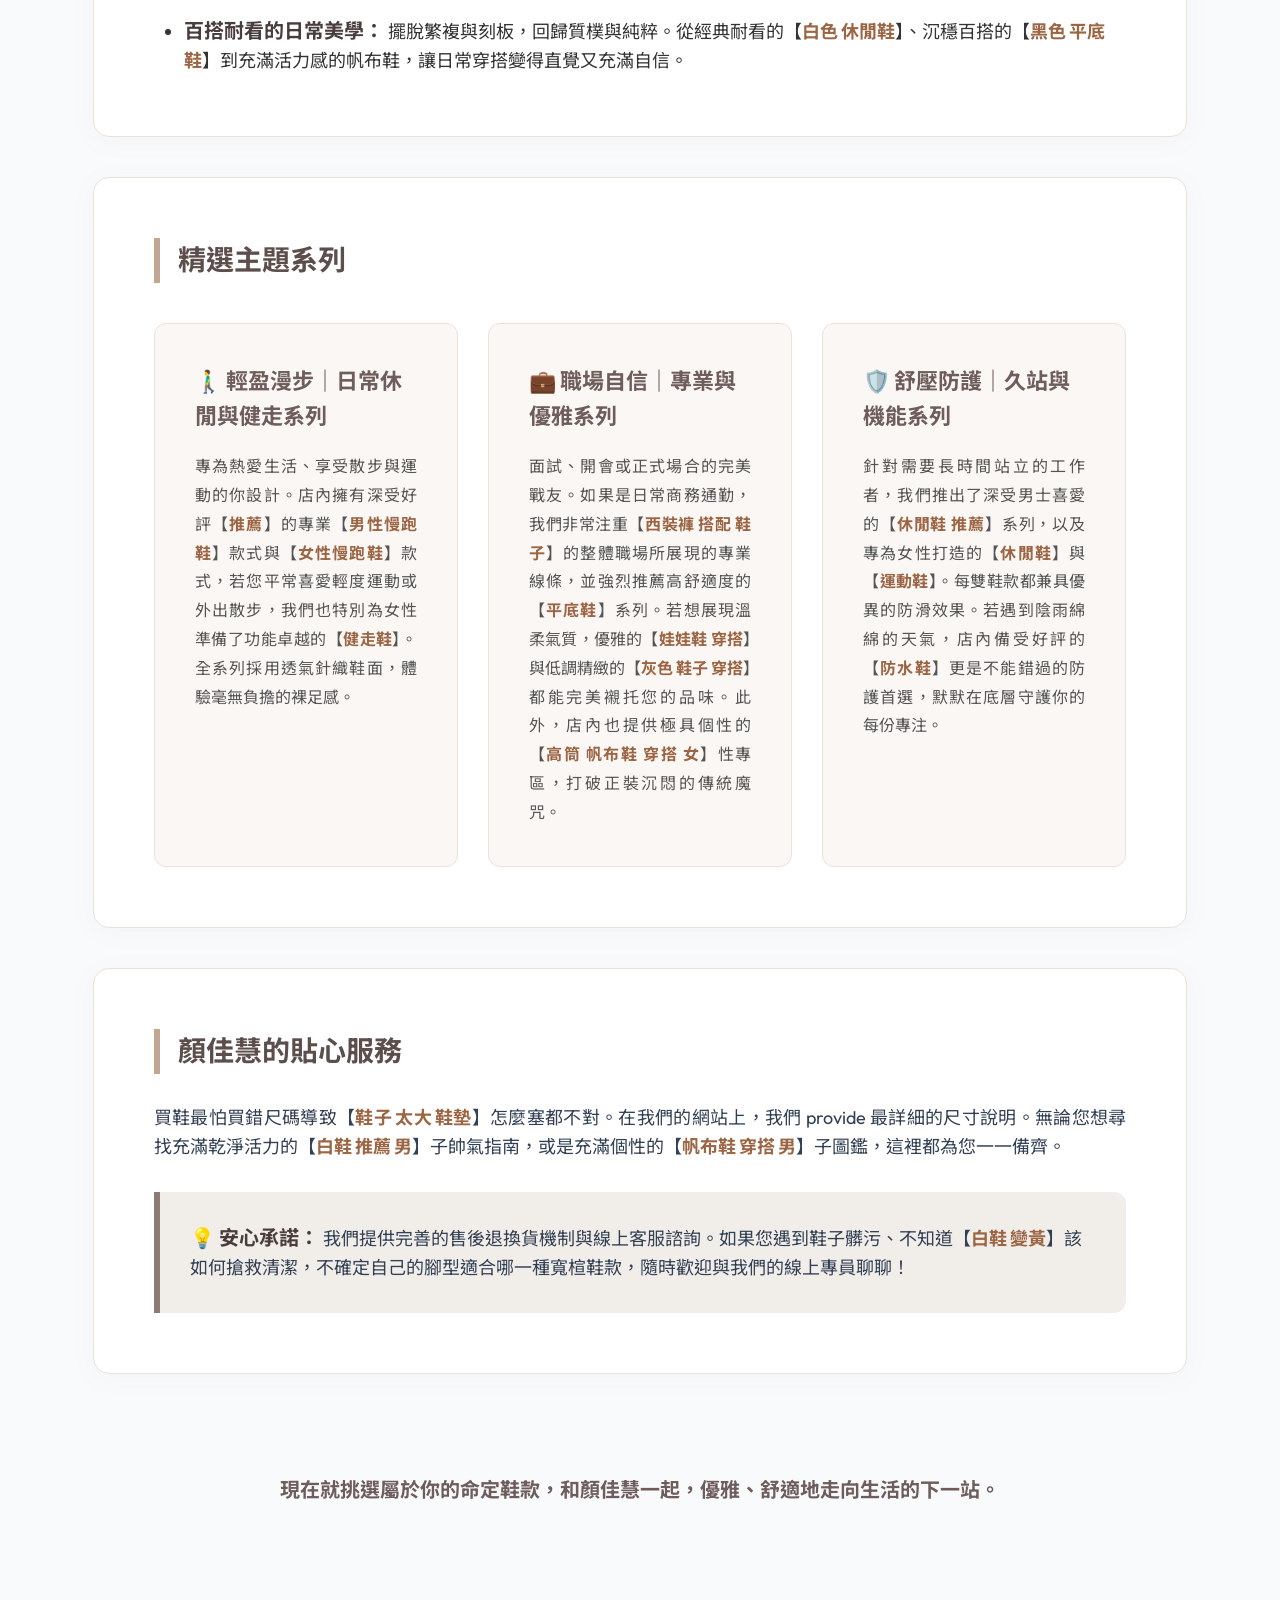
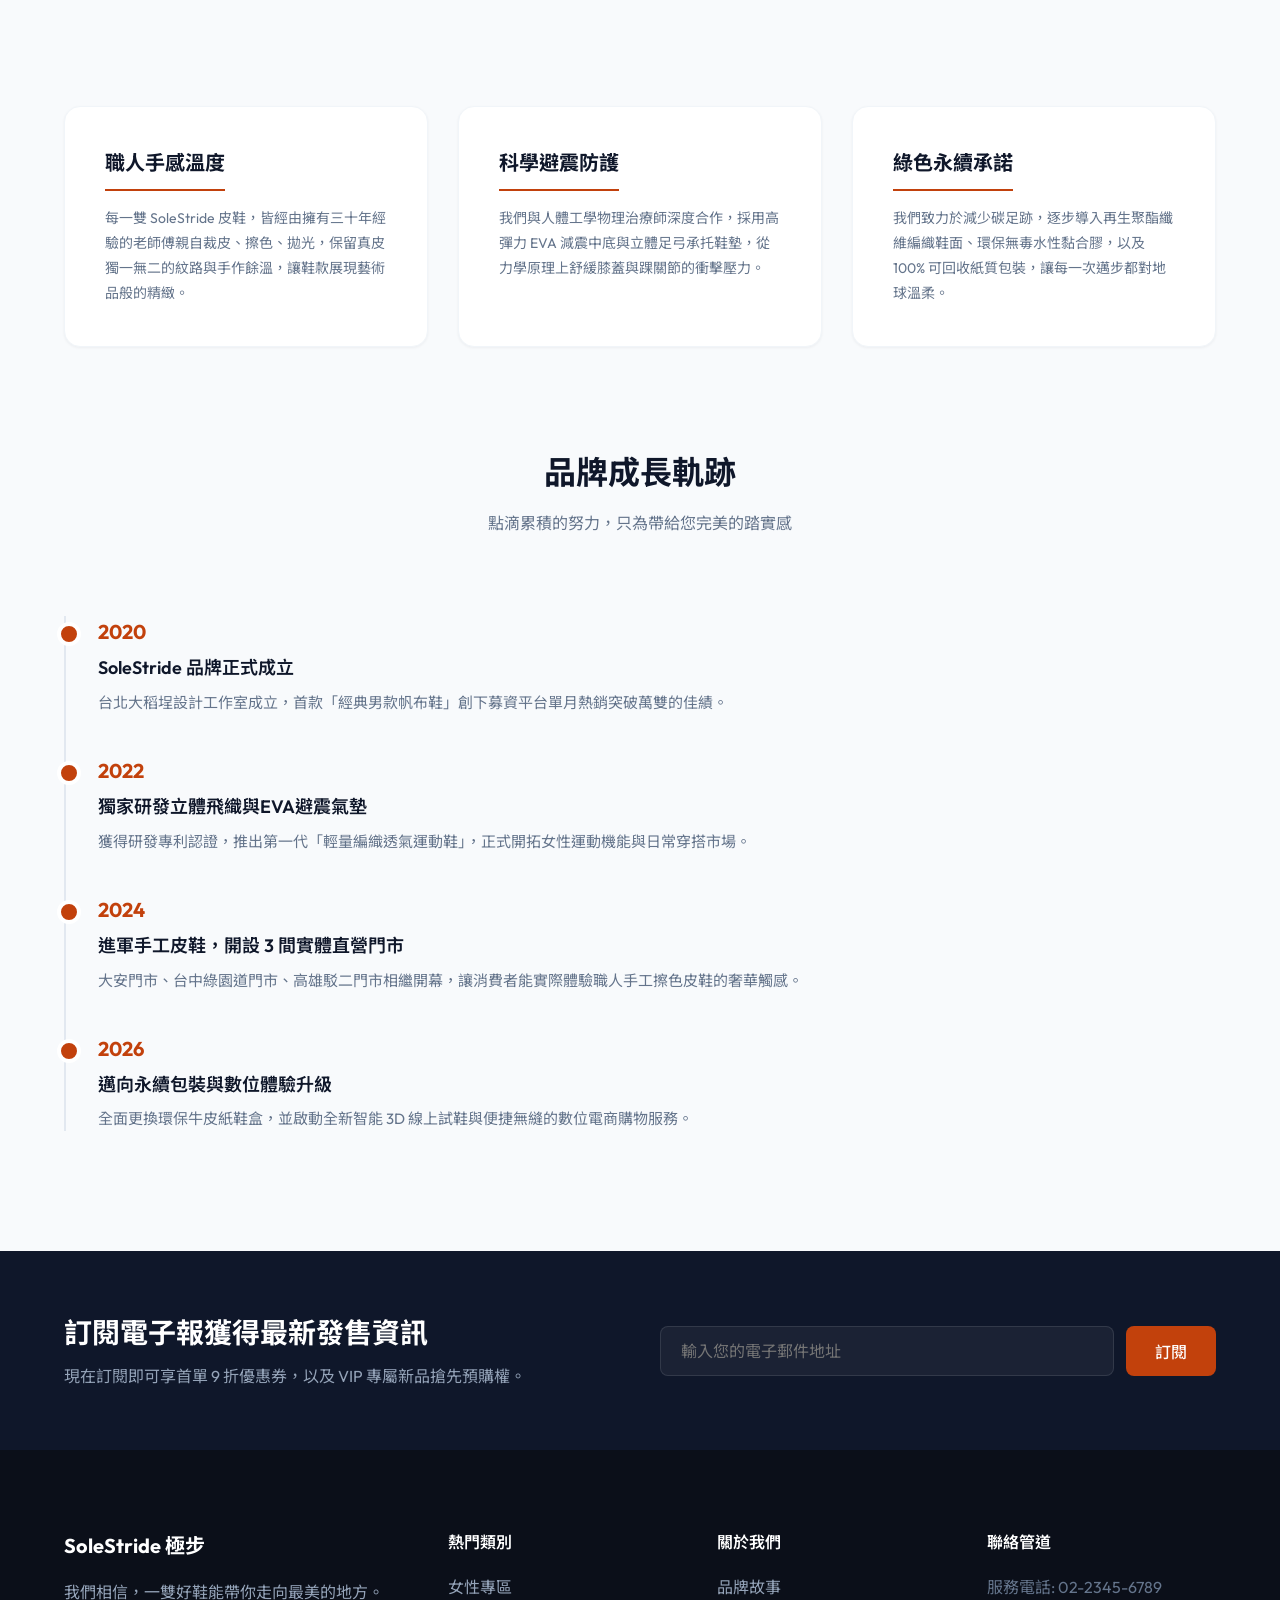
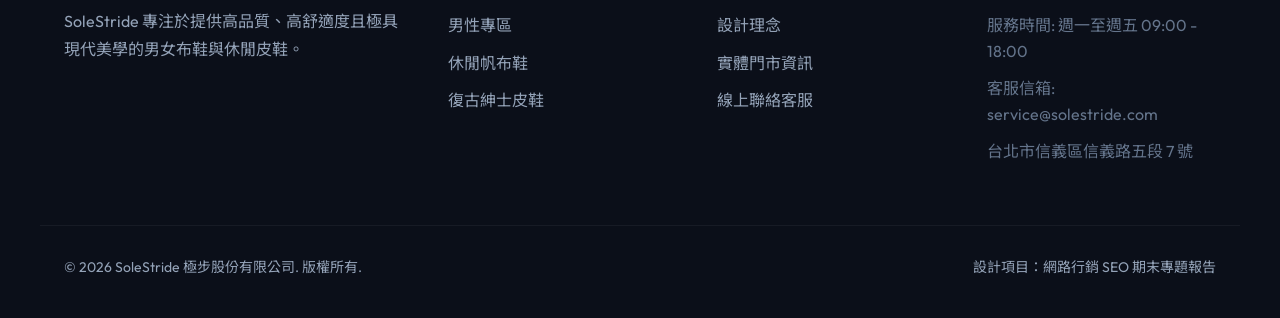
==== commit 710e325a: "Add files via upload" ====
--- a/about.html
+++ b/about.html
@@ -51,17 +51,81 @@
   <!-- Content section -->
   <section class="section">
     <div class="container">
-      <div class="about-grid">
-        <img src="images/men_leather_derby.png" alt="SoleStride Shoe Crafting" class="about-image">
-        <div class="about-content">
-          <h2>源自對日常行走痛點的深刻體悟</h2>
-          <p>SoleStride 極步創立於 2020 年的台北。我們是一群喜愛探索都市角落、卻經常飽受足底疲勞與腳後跟磨傷之苦的年輕產品設計師與製鞋老職人所共同成立的品牌。</p>
-          <p>我們深信：「一雙好看的鞋子不該是犧牲腳部舒適為代價，而一雙好走的鞋子更不該與老氣沉悶畫上等號。」因此，我們決定打破傳統，耗時兩年收集了超過一萬名東方人的足部3D數據，研發出專為東方人寬腳背、高足弓設計的黃金比例楦頭。</p>
-          <p>在面料的挑選上，我們捨棄低成本的化學合成纖維，堅持使用天然棉質帆布、高級羊皮內襯、以及手工擦色鞣製的牛皮，讓鞋履像您的第二層肌膚般親膚透氣。</p>
-        </div>
+   <div style="width: 95%; max-width: 1400px; margin: 0 auto; padding: 60px 0; box-sizing: border-box;">
+
+        <header style="text-align: center; padding: 80px 60px; background-color: #ffffff; border: 1px solid #eee1d7; border-radius: 16px; margin-bottom: 40px; box-shadow: 0 4px 25px rgba(164, 145, 134, 0.05);">
+            <h1 style="font-size: 40px; color: #4a3e3d; margin: 0 0 24px 0; letter-spacing: 3px; font-weight: bold;">歡迎來到 顏佳慧的鞋子電商網站</h1>
+            <p style="font-size: 20px; color: #7a6e67; margin: 0 auto; max-width: 1100px; text-align: center; line-height: 2;">我們相信，一雙好鞋能帶你走向更美好的地方。無論你是需要一整天舒適站立的流暢步伐，還是正在尋找展現個人品味的完美穿搭，這裡都能滿足你對鞋子的所有期待。</p>
+        </header>
+
+        <section style="background-color: #ffffff; padding: 60px; border-radius: 16px; box-shadow: 0 4px 25px rgba(164, 145, 134, 0.05); margin-bottom: 40px; border: 1px solid #eee1d7; box-sizing: border-box;">
+            <h2 style="font-size: 28px; color: #5c4e4b; border-left: 6px solid #c2a694; padding-left: 18px; margin-top: 0; margin-bottom: 30px; font-weight: bold;">關於我們｜每一步，都有我們溫柔撐起</h2>
+            <p style="margin-bottom: 24px; text-align: justify; font-size: 18px;">在「顏佳慧的鞋子電商網站」，我們不只賣鞋，更在乎你穿上鞋後的每一個日常。</p>
+            <p style="margin-bottom: 0; text-align: justify; font-size: 18px;">我們發現，許多人在買鞋時總是在「時尚外觀」與「舒適機能」之間拉扯。為了解決這個痛點，我們走訪各地、嚴格選品，專為台灣人的腳型與走路習慣，挑選出兼具美感與實用性的鞋款。不論是需要面對高強度通勤的上班族、熱愛運動的休閒一族，還是深受腳部壓力困擾的朋友，我們都想為你找到那雙讓【<span style="color: #9c6644; font-weight: bold;">新鞋磨腳</span>】的噩夢完全消失、穿上去就捨不得脫下來的命定之鞋。</p>
+        </section>
+
+        <section style="background-color: #ffffff; padding: 60px; border-radius: 16px; box-shadow: 0 4px 25px rgba(164, 145, 134, 0.05); margin-bottom: 40px; border: 1px solid #eee1d7; box-sizing: border-box;">
+            <h2 style="font-size: 28px; color: #5c4e4b; border-left: 6px solid #c2a694; padding-left: 18px; margin-top: 0; margin-bottom: 30px; font-weight: bold;">我們的三大核心堅持</h2>
+            <ul style="padding-left: 30px; margin: 0; list-style-type: disc;">
+                <li style="margin-bottom: 25px; color: #333333; font-size: 18px;">
+                    <strong style="color: #4a3e3d; font-size: 20px;">專注細節的極致舒適：</strong>
+                    針對需要長時間站立、走動的族群，我們準備了最【<span style="color: #9c6644; font-weight: bold;">適合久站的鞋子</span>】。引進高彈力減壓氣墊與足弓支撐設計，更是專為【<span style="color: #9c6644; font-weight: bold;">足底筋膜炎</span>】設計的極致釋壓方案，能有效緩解腳底不適，讓雙腳得到真正的救贖。
+                </li>
+                <li style="margin-bottom: 25px; color: #333333; font-size: 18px;">
+                    <strong style="color: #4a3e3d; font-size: 20px;">兼具包容性的多樣尺碼：</strong>
+                    網羅最完整的【<span style="color: #9c6644; font-weight: bold;">台灣鞋子尺寸</span>】與標準對照，不論您需要的是專屬的【<span style="color: #9c6644; font-weight: bold;">女生 鞋子 尺寸</span>】還是【<span style="color: #9c6644; font-weight: bold;">男生 鞋子 尺寸</span>】，我們都貼心考慮到亞洲人常見的寬頭腳型，讓所有人都能輕鬆找到最完美的貼合度。
+                </li>
+                <li style="margin-bottom: 0; color: #333333; font-size: 18px;">
+                    <strong style="color: #4a3e3d; font-size: 20px;">百搭耐看的日常美學：</strong>
+                    擺脫繁複與刻板，回歸質樸與純粹。從經典耐看的【<span style="color: #9c6644; font-weight: bold;">白色 休閒鞋</span>】、沉穩百搭的【<span style="color: #9c6644; font-weight: bold;">黑色 平底鞋</span>】到充滿活力感的帆布鞋，讓日常穿搭變得直覺又充滿自信。
+                </li>
+            </ul>
+        </section>
+
+        <section style="background-color: #ffffff; padding: 60px; border-radius: 16px; box-shadow: 0 4px 25px rgba(164, 145, 134, 0.05); margin-bottom: 40px; border: 1px solid #eee1d7; box-sizing: border-box;">
+            <h2 style="font-size: 28px; color: #5c4e4b; border-left: 6px solid #c2a694; padding-left: 18px; margin-top: 0; margin-bottom: 40px; font-weight: bold;">精選主題系列</h2>
+            
+            <div style="display: flex; flex-wrap: wrap; gap: 30px; justify-content: space-between; align-items: stretch;">
+                
+                <div style="flex: 1; min-width: 280px; background-color: #faf7f5; border: 1px solid #eee1d7; border-radius: 12px; padding: 40px; display: flex; flex-direction: column; box-sizing: border-box;">
+                    <h3 style="font-size: 22px; color: #6e5d5a; margin-top: 0; margin-bottom: 18px; font-weight: bold;">🚶‍♂️ 輕盈漫步｜日常休閒與健走系列</h3>
+                    <p style="margin: 0; text-align: justify; font-size: 16px; color: #555555; line-height: 1.8;">專為熱愛生活、享受散步與運動的你設計。店內擁有深受好評【<span style="color: #9c6644; font-weight: bold;">推薦</span>】的專業【<span style="color: #9c6644; font-weight: bold;">男性慢跑鞋</span>】款式與【<span style="color: #9c6644; font-weight: bold;">女性慢跑鞋</span>】款式，若您平常喜愛輕度運動或外出散步，我們也特別為女性準備了功能卓越的【<span style="color: #9c6644; font-weight: bold;">健走鞋</span>】。全系列採用透氣針織鞋面，體驗毫無負擔的裸足感。</p>
+                </div>
+
+                <div style="flex: 1; min-width: 280px; background-color: #faf7f5; border: 1px solid #eee1d7; border-radius: 12px; padding: 40px; display: flex; flex-direction: column; box-sizing: border-box;">
+                    <h3 style="font-size: 22px; color: #6e5d5a; margin-top: 0; margin-bottom: 18px; font-weight: bold;">💼 職場自信｜專業與優雅系列</h3>
+                    <p style="margin: 0; text-align: justify; font-size: 16px; color: #555555; line-height: 1.8;">面試、開會或正式場合的完美戰友。如果是日常商務通勤，我們非常注重【<span style="color: #9c6644; font-weight: bold;">西裝褲 搭配 鞋子</span>】的整體職場所展現的專業線條，並強烈推薦高舒適度的【<span style="color: #9c6644; font-weight: bold;">平底鞋</span>】系列。若想展現溫柔氣質，優雅的【<span style="color: #9c6644; font-weight: bold;">娃娃鞋 穿搭</span>】與低調精緻的【<span style="color: #9c6644; font-weight: bold;">灰色 鞋子 穿搭</span>】都能完美襯托您的品味。此外，店內也提供極具個性的【<span style="color: #9c6644; font-weight: bold;">高筒 帆布鞋 穿搭 女</span>】性專區，打破正裝沉悶的傳統魔咒。</p>
+                </div>
+
+                <div style="flex: 1; min-width: 280px; background-color: #faf7f5; border: 1px solid #eee1d7; border-radius: 12px; padding: 40px; display: flex; flex-direction: column; box-sizing: border-box;">
+                    <h3 style="font-size: 22px; color: #6e5d5a; margin-top: 0; margin-bottom: 18px; font-weight: bold;">🛡️ 舒壓防護｜久站與機能系列</h3>
+                    <p style="margin: 0; text-align: justify; font-size: 16px; color: #555555; line-height: 1.8;">針對需要長時間站立的工作者，我們推出了深受男士喜愛的【<span style="color: #9c6644; font-weight: bold;">休閒鞋 推薦</span>】系列，以及專為女性打造的【<span style="color: #9c6644; font-weight: bold;">休閒鞋</span>】與【<span style="color: #9c6644; font-weight: bold;">運動鞋</span>】。每雙鞋款都兼具優異的防滑效果。若遇到陰雨綿綿的天氣，店內備受好評的【<span style="color: #9c6644; font-weight: bold;">防水鞋</span>】更是不能錯過的防護首選，默默在底層守護你的每份專注。</p>
+                </div>
+
+            </div>
+        </section>
+
+        <section style="background-color: #ffffff; padding: 60px; border-radius: 16px; box-shadow: 0 4px 25px rgba(164, 145, 134, 0.05); margin-bottom: 40px; border: 1px solid #eee1d7; box-sizing: border-box;">
+            <h2 style="font-size: 28px; color: #5c4e4b; border-left: 6px solid #c2a694; padding-left: 18px; margin-top: 0; margin-bottom: 30px; font-weight: bold;">顏佳慧的貼心服務</h2>
+            <p style="margin-bottom: 30px; text-align: justify; font-size: 18px;">買鞋最怕買錯尺碼導致【<span style="color: #9c6644; font-weight: bold;">鞋子 太大 鞋墊</span>】怎麼塞都不對。在我們的網站上，我們 provide 最詳細的尺寸說明。無論您想尋找充滿乾淨活力的【<span style="color: #9c6644; font-weight: bold;">白鞋 推薦 男</span>】子帥氣指南，或是充滿個性的【<span style="color: #9c6644; font-weight: bold;">帆布鞋 穿搭 男</span>】子圖鑑，這裡都為您一一備齊。</p>
+            
+            <div style="background-color: #f1ede9; border-left: 6px solid #8e7a72; padding: 30px; border-radius: 0 12px 12px 0; font-size: 18px; box-sizing: border-box;">
+                <strong style="color: #4a3e3d; font-size: 20px;">💡 安心承諾：</strong>
+                我們提供完善的售後退換貨機制與線上客服諮詢。如果您遇到鞋子髒污、不知道【<span style="color: #9c6644; font-weight: bold;">白鞋 變黃</span>】該如何搶救清潔，不確定自己的腳型適合哪一種寬楦鞋款，隨時歡迎與我們的線上專員聊聊！
+            </div>
+        </section>
+
+        <footer style="text-align: center; padding: 60px 20px; color: #6e5d5a; font-size: 20px; font-weight: bold;">
+            現在就挑選屬於你的命定鞋款，和顏佳慧一起，優雅、舒適地走向生活的下一站。
+        </footer>
+
+    </div>
+        
+        
       </div>
 
       <!-- Core Pillars -->
+         <div class="container">
       <div style="margin-top: 80px; display: grid; grid-template-columns: repeat(3, 1fr); gap: 30px;">
         <div style="background-color: #ffffff; padding: 40px; border-radius: var(--border-radius-lg); border: 1px solid var(--border-light); box-shadow: var(--shadow-sm);">
           <h3 style="font-size: 20px; color: var(--text-dark); margin-bottom: 15px; border-bottom: 2px solid var(--accent-color); padding-bottom: 10px; display: inline-block;">職人手感溫度</h3>
@@ -76,13 +140,14 @@
           <p style="font-size: 14px; color: var(--text-muted); line-height: 1.8;">我們致力於減少碳足跡，逐步導入再生聚酯纖維編織鞋面、環保無毒水性黏合膠，以及 100% 可回收紙質包裝，讓每一次邁步都對地球溫柔。</p>
         </div>
       </div>
-
+      </div>
       <!-- Timeline -->
       <div class="text-center" style="margin-top: 100px;">
         <h2 class="section-title">品牌成長軌跡</h2>
         <p class="section-subtitle">點滴累積的努力，只為帶給您完美的踏實感</p>
       </div>
 
+<div class="container">
       <div class="timeline">
         <div class="timeline-item">
           <div class="timeline-year">2020</div>
@@ -105,6 +170,7 @@
           <div class="timeline-desc">全面更換環保牛皮紙鞋盒，並啟動全新智能 3D 線上試鞋與便捷無縫的數位電商購物服務。</div>
         </div>
       </div>
+    </div>
     </div>
   </section>
 
